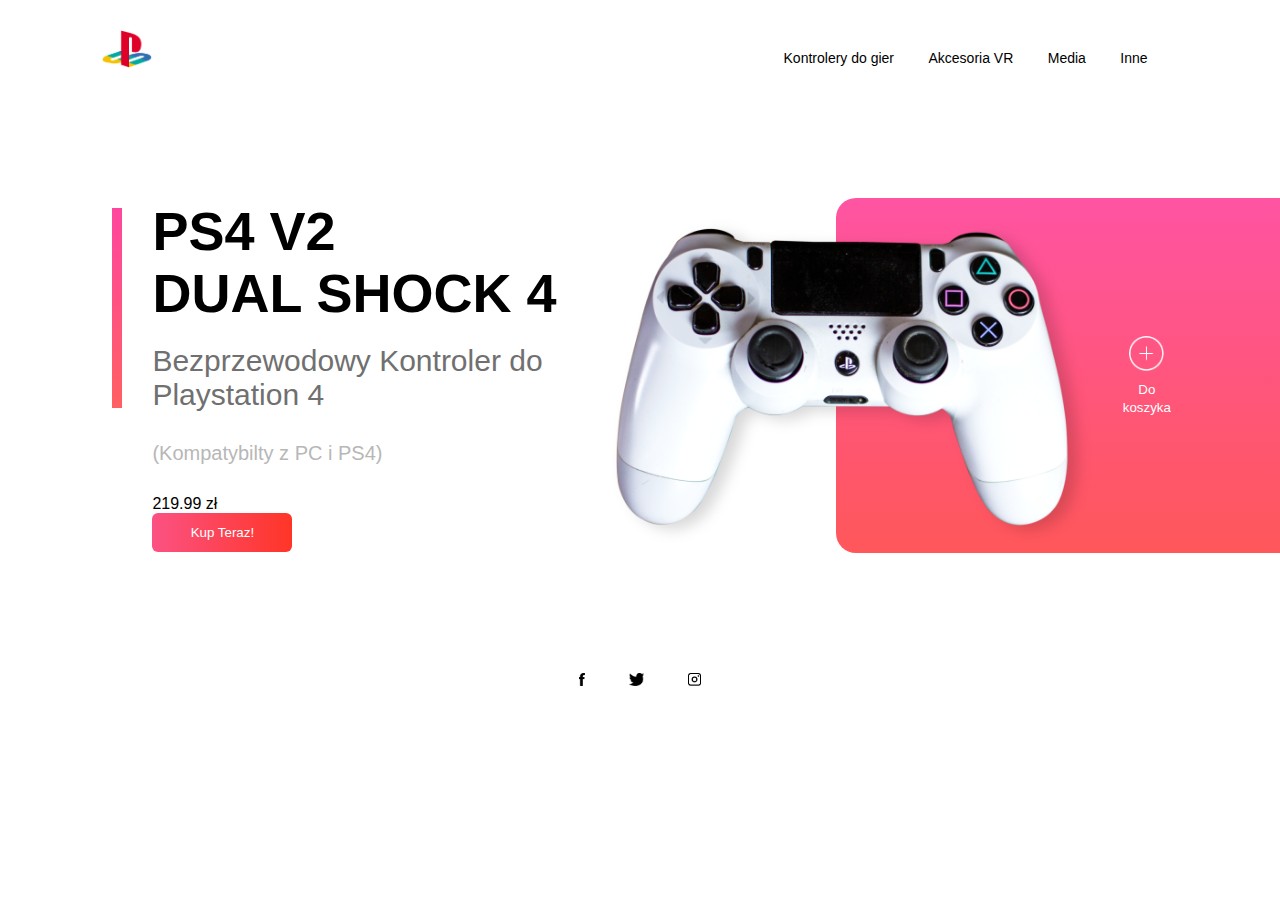
==== wseiprojekt/index.html @ 9f0999d8 "finally main strona" ====
<!DOCTYPE html>
<html lang="en">
<head>
    <meta charset="UTF-8">
    <meta http-equiv="X-UA-Compatible" content="IE=edge">
    <meta name="viewport" content="width=device-width, initial-scale=1.0">
    <title>Strona z kontrolerami</title>
    <link rel="stylesheet" href="style.css">
</head>
<body>
    <div class="container">
        <div class="navbar">
        <img src="logo.png" class="logo">
        <nav>
            <ul id="menulist">
                <li> <a href="">Kontrolery do gier</a></li>
                <li> <a href="">Akcesoria VR</a></li>
                <li> <a href="">Media</a></li>
                <li> <a href="">Inne</a></li>
            </ul>
        </nav>
        <img src="menu.png" class="menu-icon" onclick="togglemenu()">
        </div>

        <div class="row">
            <div class="column1">
                <h2>PS4 V2<br>DUAL SHOCK 4</h2>
                <h3>Bezprzewodowy Kontroler do Playstation 4</h3>
                <p>(Kompatybilty z PC i PS4)</p>
                <h4><strong>219.99 zł</strong></h4>
                <button type="button">Kup Teraz!<img src="arrow.png" alt=""></button>
            </div>
            <div class="column2">

                <img src="controller.png" class="controller">
                <div class="color-box"></div>
                <div class="add-btn">
                    <img src="add.png" >
                    <p><small>Do koszyka</small></p>
                </div>
            </div>
        </div>
        <div class="social">
            <img src="fb.png">
            <img src="tw.png">
            <img src="ig.png">
        </div>

    </div>
    <script>
        var menulist = document.getElementById("menulist");
        menulist.style.maxHeight = "0px";
        function togglemenu() {
            if (menulist.style.maxHeight == "0px")
            {
                menulist.style.maxHeight = "130px";
            }
            else 
            {
                menulist.style.maxHeight = "0px";
            }
        }
    </script>
</body>
</html>
---- wseiprojekt/style.css ----
*{
    margin: 0;
    padding: 0;
    font-family: sans-serif;
}
.container {
    width: 100%;
    min-height: 100vh;
    padding-left: 8%;
    padding-right: 8%;
    box-sizing: border-box;
    overflow: hidden;
}
.navbar {
    width:100%;
    display: flex;
    align-items: center;
}
.logo {
    width: 50px;
    cursor: pointer;
    margin: 30px 0;

}
.menu-icon {
    width: 25px;
    cursor: pointer;
    display: none;

}
nav {
    flex: 1;
    text-align: right;

}
nav ul li {
    list-style: none;
    display: inline-block;
    margin-right: 30px;
}
nav ul li a {
    text-decoration: none;
    color: #000;
    font-size: 14px;
}
nav ul li a:hover {
    color: #ff5ea2;
}
.row {
    display: flex;
    justify-content: space-between;
    align-items: center;
    margin: 100px 0;

}
.column1 {
    flex-basis: 40%;
    position: relative;
    margin-left: 50px;
}
.column1 h2 {
    font-size: 54px;
}
.column1 h3 {
    font-size: 30px;
    color: #707070;
    font-weight: 100;
    margin: 20px 0 10px;
}
.column1 p {
    font-size: 16px;
    color: #b7b7b7;
    font-weight: 100;
}
.column1 p{
    margin: 30px 0;
    font-size: 20px;
}
.column1 h4 {
    font-weight: 100;
}
button {
    width: 140px;
    border: 0;
    padding: 12px 10px;
    outline: none;
    color: #fff;
    background: linear-gradient(to right, #fb5283, #ff3527);
    border-radius: 6px;
    cursor: pointer;
    transition: width 0.5s;
}
button img {
    width: 30px;
    display: none;
}
button:hover img {
    display: block;
}
button:hover {
    width: 160px;
    display: flex;
    align-items: center;
    justify-content: space-between;
}
.column1::after {
    content: '';
    width: 10px;
    height: 57%;
    background: linear-gradient(#ff469f, #ff6062);
    position: absolute;
    left: -40px;
    top: 8px;

}
.column2 {
    position: relative;
    flex-basis: 60%;
    display: flex;
    align-items: center;
}
.column2 .controller {
    width: 90%;

}
.color-box {
    position: absolute;
    right: 0;
    top: 0;
    background: linear-gradient(#ff54a2, #ff575a);
    border-radius: 20px 0 0 20px;
    height: 100%;
    width: 80%;
    z-index: -1;
    transform: translateX(150px);

}
.add-btn img {
    width: 35px;
    margin-bottom: 5px;

}
.add-btn {
    text-align: center;
    color: #fff;
    cursor: pointer;
}
.social img{
    height: 13px;
    margin: 20px;
    cursor: pointer;
}
.social {
    text-align: center;
}
@media only screen and (max-width: 700px) {
    nav ul {
        width: 100%;
        background: linear-gradient(#ff54a2, #ff575a);
        position: absolute;
        top: 75px;
        right: 0;
        z-index: 2;
    }
    nav ul li {
        display: block;
        margin-top: 10px;
        margin-bottom: 10px;
    }
    nav ul li a {
        color: #fff;

    }
    .menu-icon {
        display: block;
    }
    #menulist {
        overflow: hidden;
        transition: 0.5s;
    }
    .row {
        flex-direction: column-reverse;
        margin: 50px 0;
    }
    .column2 {
        flex-basis: 100%;
        margin-bottom: 50px;
    }
    .column2 .controller {
        width: 77%;

    }
    .color-box {
        transform: translateX(75px);
    }
    .column1 {
        flex-basis: 100%;
    }
    .column1 h2 {
        font-size: 35px;
    }

    .column1 h3 {
        font-size: 15px;
    }
}
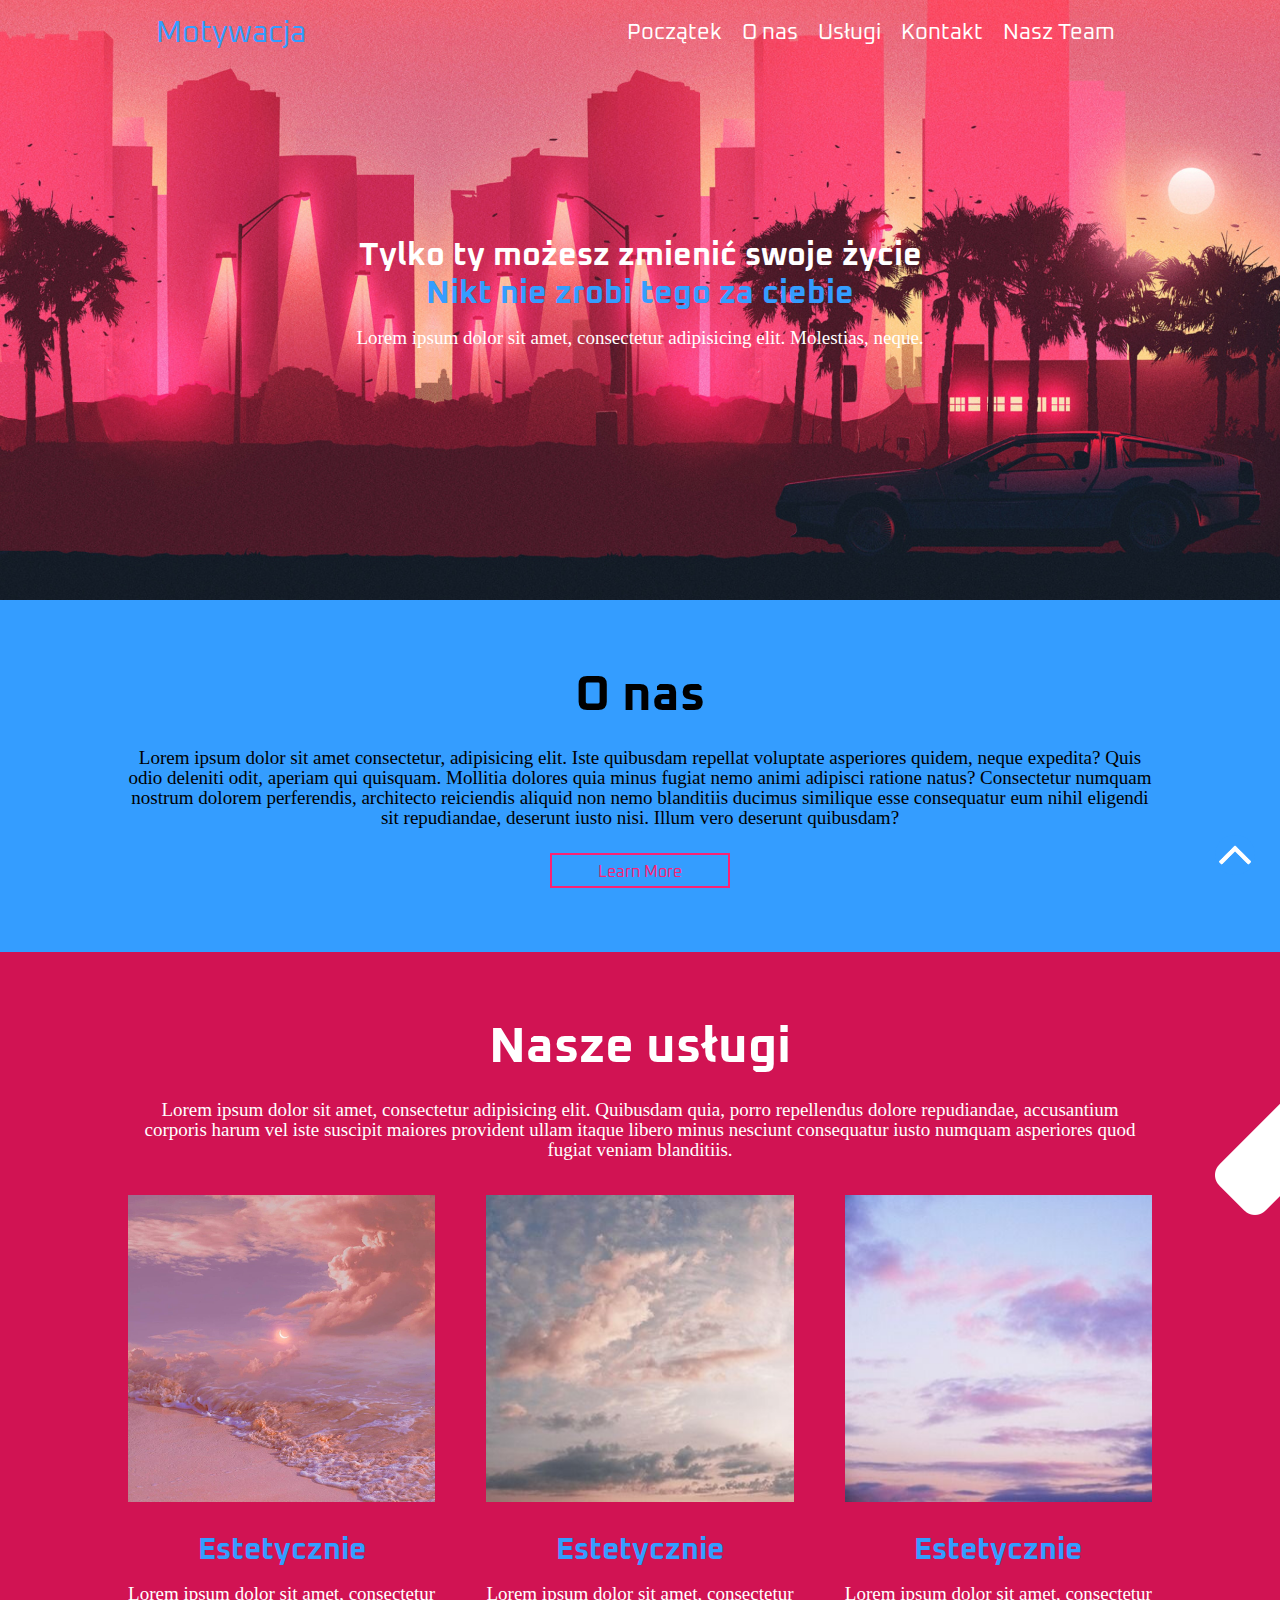
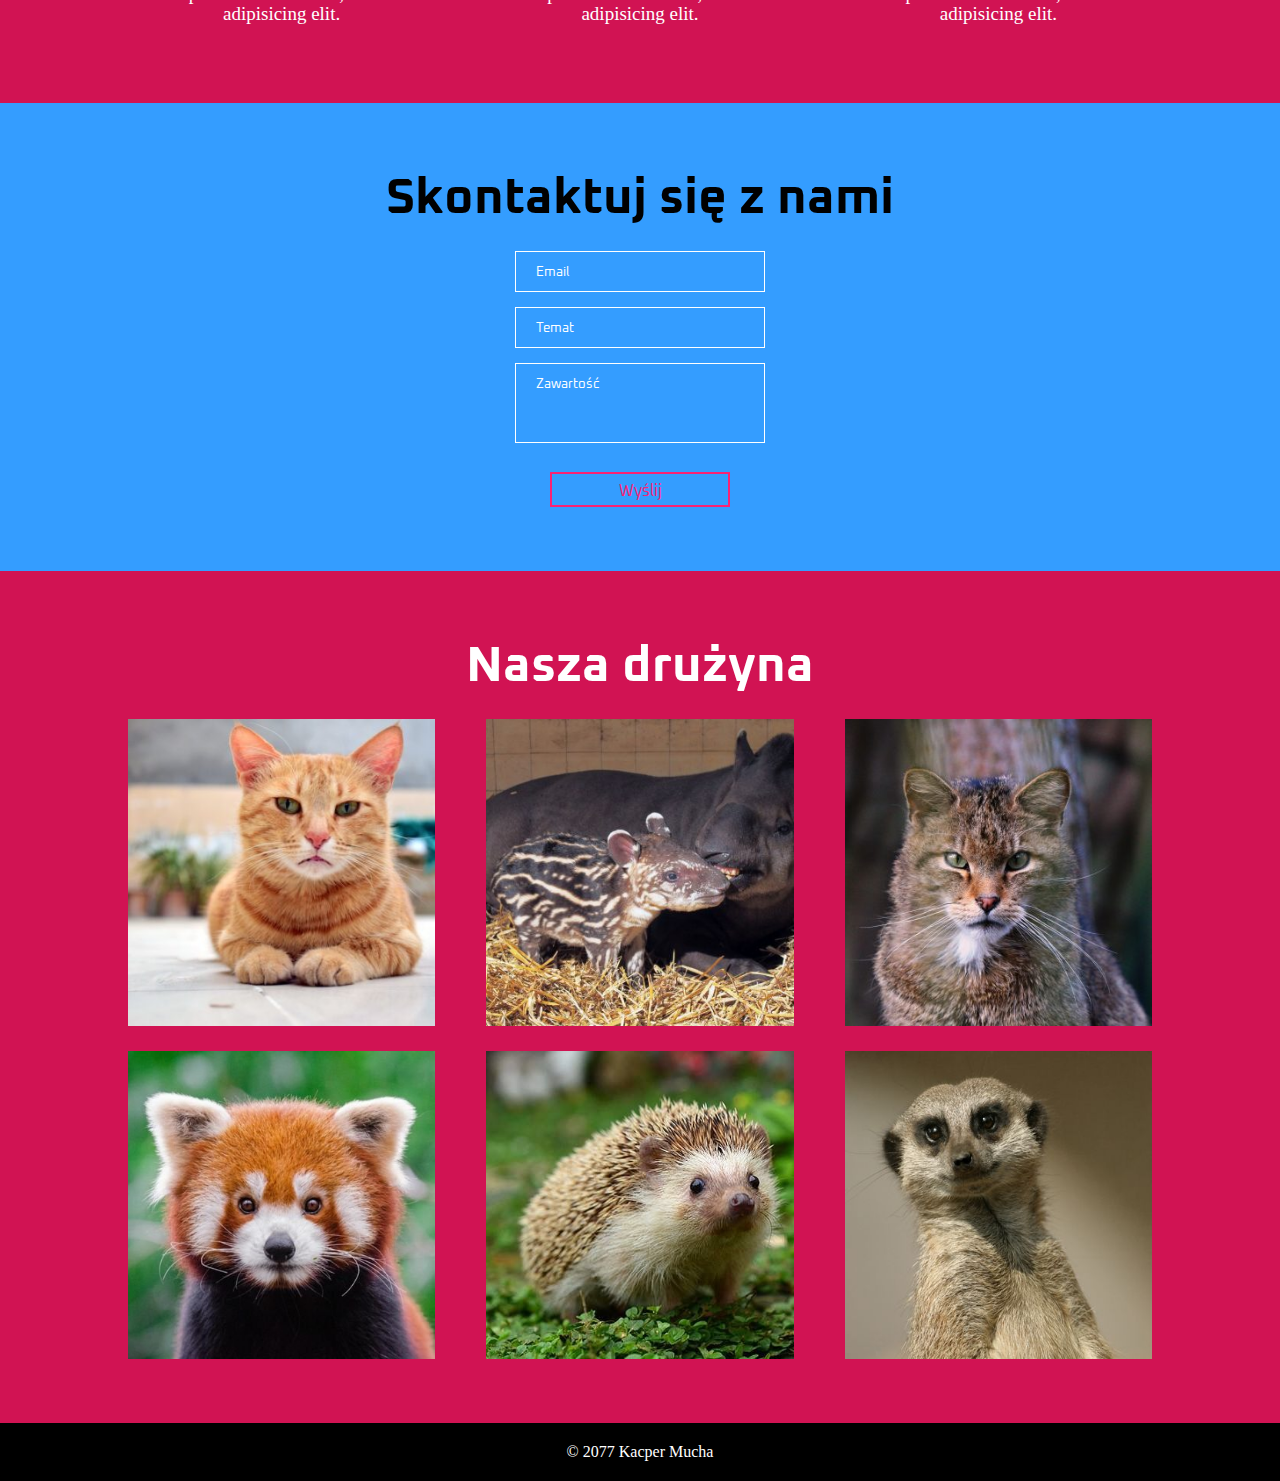
==== commit 82adabfd: "projekt skonczony ale bez tematu" ====
--- a/wseiprojekt/index.html
+++ b/wseiprojekt/index.html
@@ -1,65 +1,109 @@
 <!DOCTYPE html>
 <html lang="en">
 <head>
-    <meta charset="UTF-8">
-    <meta http-equiv="X-UA-Compatible" content="IE=edge">
-    <meta name="viewport" content="width=device-width, initial-scale=1.0">
-    <title>Strona z kontrolerami</title>
-    <link rel="stylesheet" href="style.css">
+	<meta charset="UTF-8">
+	<meta name="viewport" content="width=device-width, initial-scale=1.0"/>
+	<title>projekt</title>
+	<link rel="stylesheet" href="style.css">
 </head>
 <body>
-    <div class="container">
-        <div class="navbar">
-        <img src="logo.png" class="logo">
-        <nav>
-            <ul id="menulist">
-                <li> <a href="">Kontrolery do gier</a></li>
-                <li> <a href="">Akcesoria VR</a></li>
-                <li> <a href="">Media</a></li>
-                <li> <a href="">Inne</a></li>
-            </ul>
-        </nav>
-        <img src="menu.png" class="menu-icon" onclick="togglemenu()">
-        </div>
 
-        <div class="row">
-            <div class="column1">
-                <h2>PS4 V2<br>DUAL SHOCK 4</h2>
-                <h3>Bezprzewodowy Kontroler do Playstation 4</h3>
-                <p>(Kompatybilty z PC i PS4)</p>
-                <h4><strong>219.99 zł</strong></h4>
-                <button type="button">Kup Teraz!<img src="arrow.png" alt=""></button>
-            </div>
-            <div class="column2">
+<div class="main_container" id="home">
+	
+	<div class="navbar">
+		<div class="logo">
+			<a href="#">Motywacja</a>
+		</div>
+		<div class="navbar_items">
+			<ul>
+				<li><a href="#">Początek</a></li>
+				<li><a href="#about">O nas</a></li>
+				<li><a href="#services">Usługi</a></li>
+				<li><a href="#contactus">Kontakt</a></li>
+				<li><a href="#ourteam">Nasz Team</a></li>
+			</ul>
+		</div>
+	</div>
 
-                <img src="controller.png" class="controller">
-                <div class="color-box"></div>
-                <div class="add-btn">
-                    <img src="add.png" >
-                    <p><small>Do koszyka</small></p>
-                </div>
-            </div>
-        </div>
-        <div class="social">
-            <img src="fb.png">
-            <img src="tw.png">
-            <img src="ig.png">
-        </div>
+	<div class="banner_image">
+		<div class="banner_content">
+			<h1>Tylko ty możesz zmienić swoje życie<br> <span>Nikt nie zrobi tego za ciebie<span></h1>
+			<p>Lorem ipsum dolor sit amet, consectetur adipisicing elit. Molestias, neque.</p>
+		</div>	
+	</div>
 
-    </div>
-    <script>
-        var menulist = document.getElementById("menulist");
-        menulist.style.maxHeight = "0px";
-        function togglemenu() {
-            if (menulist.style.maxHeight == "0px")
-            {
-                menulist.style.maxHeight = "130px";
-            }
-            else 
-            {
-                menulist.style.maxHeight = "0px";
-            }
-        }
-    </script>
+	<div class="about" id="about">
+		<h1 class="title">O nas</h1>
+		<p>Lorem ipsum dolor sit amet consectetur, adipisicing elit. Iste quibusdam repellat voluptate asperiores quidem, neque expedita? Quis odio deleniti odit, aperiam qui quisquam. Mollitia dolores quia minus fugiat nemo animi adipisci ratione natus? Consectetur numquam nostrum dolorem perferendis, architecto reiciendis aliquid non nemo blanditiis ducimus similique esse consequatur eum nihil eligendi sit repudiandae, deserunt iusto nisi. Illum vero deserunt quibusdam?</p>
+		<div class="btn"><a href="#">Learn More</a></div>
+	</div>
+
+	<div class="services" id="services">
+		<h1 class="title">Nasze usługi</h1>
+		<p>Lorem ipsum dolor sit amet, consectetur adipisicing elit. Quibusdam quia, porro repellendus dolore repudiandae, accusantium corporis harum vel iste suscipit maiores provident ullam itaque libero minus nesciunt consequatur iusto numquam asperiores quod fugiat veniam blanditiis.</p>
+		<div class="diff_services">
+			<div class="diff_services_item">
+				<img src="images/estetycznie1.png" alt="service_image">
+				<h3 class="sub_title">Estetycznie</h3>
+				<p>Lorem ipsum dolor sit amet, consectetur adipisicing elit.</p>
+			</div>
+			<div class="diff_services_item">
+				<img src="images/estetycznie2.jpg" alt="service_image">
+				<h3 class="sub_title">Estetycznie</h3>
+				<p>Lorem ipsum dolor sit amet, consectetur adipisicing elit.</p>
+			</div>
+			<div class="diff_services_item">
+				<img src="images/estetycznie3.jpg" alt="service_image">
+				<h3 class="sub_title">Estetycznie</h3>
+				<p>Lorem ipsum dolor sit amet, consectetur adipisicing elit.</p>
+			</div>
+		</div>
+	</div>
+	<div class="contactus" id="contactus">
+		<h1 class="title">Skontaktuj się z nami</h1>
+		<div class="form_wrapper">
+			<div class="form_input">
+				<input type="text" placeholder="Email">
+			</div>
+			<div class="form_input">
+				<input type="text" placeholder="Temat">
+			</div>
+			<div class="form_input">
+				<textarea placeholder="Zawartość"></textarea>
+			</div>
+			<div class="btn">
+				<a href="#">Wyślij</a>
+			</div>
+		</div>
+	</div>
+
+
+	<div class="ourteam" id="ourteam">
+		<h1 class="title">Nasza drużyna</h1>
+		<div class="ourteam_wrapper">
+			<div class="team-1 team">
+				<div class="team_members" data-name="nathan john"><img src="images/team1.jpg" alt="Team_Images"></div>
+				<div class="team_members" data-name="Alyssa Healy"><img src="images/team2.jpg" alt="Team_Images"></div>
+				<div class="team_members" data-name="Alec Stewart"><img src="images/team3.jpg" alt="Team_Images"></div>
+			</div>
+			<div class="team-2 team">
+				<div class="team_members" data-name="Michael Rippon"><img src="images/team4.jpg" alt="Team_Images"></div>
+				<div class="team_members" data-name="Meg Lanning"><img src="images/team5.jpg" alt="Team_Images"></div>
+				<div class="team_members" data-name="Sophie Devine"><img src="images/team6.jpg" alt="Team_Images"></div>
+			</div>
+		</div>
+	</div>	
+
+
+	<div class="footer">
+		<a href="#">© 2077 Kacper Mucha</a>
+	</div>
+
+
+	<div class="arrow">
+		<a href="#home"><img src="images/arrow.png" alt="up_arrow"></a>
+	</div>
+</div>	
+	
 </body>
 </html>--- a/wseiprojekt/style.css
+++ b/wseiprojekt/style.css
@@ -1,206 +1,290 @@
+@import url('https://fonts.googleapis.com/css2?family=Stint+Ultra+Condensed&display=swap');
+@import url('https://fonts.googleapis.com/css2?family=Oxanium:wght@800&display=swap');
 *{
-    margin: 0;
-    padding: 0;
-    font-family: sans-serif;
-}
-.container {
-    width: 100%;
-    min-height: 100vh;
-    padding-left: 8%;
-    padding-right: 8%;
-    box-sizing: border-box;
-    overflow: hidden;
-}
-.navbar {
-    width:100%;
-    display: flex;
-    align-items: center;
-}
-.logo {
-    width: 50px;
-    cursor: pointer;
-    margin: 30px 0;
-
-}
-.menu-icon {
-    width: 25px;
-    cursor: pointer;
-    display: none;
-
-}
-nav {
-    flex: 1;
-    text-align: right;
-
-}
-nav ul li {
-    list-style: none;
-    display: inline-block;
-    margin-right: 30px;
-}
-nav ul li a {
-    text-decoration: none;
-    color: #000;
-    font-size: 14px;
-}
-nav ul li a:hover {
-    color: #ff5ea2;
-}
-.row {
+	margin: 0;
+	padding: 0;
+	box-sizing: border-box;
+	outline: none;
+	list-style: none;
+	text-decoration: none;
+	
+}
+
+h1.title{
+	margin-bottom: 20px;
+	color: #000000;
+	font-family: 'Oxanium', cursive;
+	font-size: 50px;
+	word-spacing: 0px;
+	letter-spacing: 0px;
+}
+.ourteam h1,
+.services h1 {
+    color: white;
+}
+p{
+	margin-bottom: 15px;
+	font-size: 19px;
+	line-height: 20px;
+	color: #ffffff;
+}
+
+.btn a {
+    width: 180px;
+    height: 35px;
+    line-height: 35px;
+    border: 2px solid #fb2274;
+    color: #fb2274;
+    display: block;
+    margin: 25px auto 0;
+    text-align: center;
+    font-family: 'Oxanium', cursive;
+}
+
+.main_container{
+	position: relative;
+}
+
+/* Navigation Bar */
+.navbar{
+	width: 100%;
+	height: 65px;
+	position: absolute;
+	display: flex;
+	justify-content: space-around;
+	align-items: center;
+    
+    
+    
+}
+
+.logo a{
+	font-family: 'Oxanium', cursive;
+	font-size: 30px;
+	color: #349dff;
+}
+
+.navbar_items ul{
+	display: flex;
+    font-family: 'Oxanium', cursive;
+    font-size: 22px;
+}
+
+.navbar_items ul li{
+	margin: 0 10px;
+}
+
+.navbar_items ul li a{
+	
+	color: #fff;
+}
+
+/* banner_image */
+.banner_image{
+	background: url('images/masno.png') no-repeat bottom -20px center;
+	background-size: cover;
+	width: 100%;
+	height: 600px;
+	display: flex;
+	justify-content: center;
+	align-items: center;
+    background-color: rgb(255, 89, 117);
+}
+
+.banner_content{
+	text-align: center;
+	color: rgb(255, 255, 255);
+    
+}
+
+.banner_content h1{
+	
+	line-height: 38px;
+	margin-bottom: 15px;
+    font-family: 'Oxanium', cursive;
+}
+
+.banner_content h1 span{
+	color: #349dff;
+}
+
+
+/* About */
+.about,
+.services,
+.contactus,
+.ourteam{
+	text-align: center;
+	padding: 5% 10%;
+}
+.contactus, .about {
+    background: #349dff;
+}
+.about p {
+    color: black;
+}
+.services p,
+.contactus p,
+.ourteam p {
+    color: rgb(255, 255, 255);
+}
+/* Services */
+.services{
+	background: #d11353;
+}
+.services h3 {
+    font-size: 30px;
+    font-family: 'Oxanium', cursive;
+}
+.diff_services {
+    margin-top: 35px;
     display: flex;
     justify-content: space-between;
-    align-items: center;
-    margin: 100px 0;
-
-}
-.column1 {
-    flex-basis: 40%;
-    position: relative;
-    margin-left: 50px;
-}
-.column1 h2 {
-    font-size: 54px;
-}
-.column1 h3 {
-    font-size: 30px;
-    color: #707070;
-    font-weight: 100;
-    margin: 20px 0 10px;
-}
-.column1 p {
-    font-size: 16px;
-    color: #b7b7b7;
-    font-weight: 100;
-}
-.column1 p{
-    margin: 30px 0;
-    font-size: 20px;
-}
-.column1 h4 {
-    font-weight: 100;
-}
-button {
-    width: 140px;
-    border: 0;
-    padding: 12px 10px;
-    outline: none;
-    color: #fff;
-    background: linear-gradient(to right, #fb5283, #ff3527);
-    border-radius: 6px;
-    cursor: pointer;
-    transition: width 0.5s;
-}
-button img {
-    width: 30px;
-    display: none;
-}
-button:hover img {
-    display: block;
-}
-button:hover {
-    width: 160px;
-    display: flex;
-    align-items: center;
-    justify-content: space-between;
-}
-.column1::after {
-    content: '';
-    width: 10px;
-    height: 57%;
-    background: linear-gradient(#ff469f, #ff6062);
-    position: absolute;
-    left: -40px;
-    top: 8px;
-
-}
-.column2 {
-    position: relative;
-    flex-basis: 60%;
-    display: flex;
-    align-items: center;
-}
-.column2 .controller {
-    width: 90%;
-
-}
-.color-box {
-    position: absolute;
-    right: 0;
-    top: 0;
-    background: linear-gradient(#ff54a2, #ff575a);
-    border-radius: 20px 0 0 20px;
-    height: 100%;
-    width: 80%;
-    z-index: -1;
-    transform: translateX(150px);
-
-}
-.add-btn img {
-    width: 35px;
-    margin-bottom: 5px;
-
-}
-.add-btn {
-    text-align: center;
-    color: #fff;
-    cursor: pointer;
-}
-.social img{
-    height: 13px;
-    margin: 20px;
-    cursor: pointer;
-}
-.social {
-    text-align: center;
-}
-@media only screen and (max-width: 700px) {
-    nav ul {
-        width: 100%;
-        background: linear-gradient(#ff54a2, #ff575a);
-        position: absolute;
-        top: 75px;
-        right: 0;
-        z-index: 2;
+}
+
+.diff_services .diff_services_item {
+    width: 30%;
+}
+
+.diff_services .diff_services_item img {
+    width: 100%;
+    margin-bottom: 25px;
+}
+
+.diff_services .diff_services_item h3 {
+    color: #349dff;
+    margin-bottom: 15px;
+}
+
+/* Contact us */
+::placeholder {
+    color: white;
+    font-family: 'Oxanium';
+}
+.form_wrapper .form_input{
+	margin-bottom: 15px;
+    background: transparent;
+}
+
+.form_wrapper .form_input input[type="text"]{
+	width: 250px;
+	padding: 12px 20px; 
+	border: 1px solid rgb(255, 255, 255);
+    background: transparent;
+    color: white;
+}
+
+.form_wrapper .form_input textarea{
+	width: 250px;
+	padding: 12px 20px; 
+	height: 80px;
+	resize: none;
+	border: 1px solid  rgb(255, 255, 255);
+    background: transparent;
+    color: white;
+}
+textarea {
+    font-family: Arial, Helvetica, sans-serif;
+    color: white;
+}
+/* our team */
+.ourteam{
+	background: #d11353;
+}
+
+.ourteam_wrapper{
+	display: flex;
+	flex-direction: column;
+}
+
+.ourteam_wrapper .team{
+	display: flex;
+	justify-content: space-between;
+}
+
+.ourteam_wrapper .team-1.team{
+	margin-bottom: 25px;
+}
+
+.ourteam_wrapper .team_members{
+	width: 30%;
+	height: auto;
+	cursor: pointer;
+	overflow: hidden;
+	position: relative;
+}
+
+.ourteam_wrapper .team_members img{
+	display: block;
+	width: 100%;
+	height: auto;
+	transition: all 0.5s ease;
+}
+
+.ourteam_wrapper .team_members:hover img{
+	transform: scale(1.1);
+}
+
+/* footer */
+.footer{
+	width: 100%;
+	text-align: center;
+	background: #000000;
+	padding: 20px 0;
+}
+
+.footer a{
+	color: #fff;
+}
+
+
+
+@media (max-width: 720px){
+
+	.navbar{
+		height: auto;
+		flex-direction: column;
+	}
+
+	.logo{
+		margin-bottom: 15px;
+	}
+
+	.navbar_items ul{
+		flex-direction: column;
+		text-align: center;
+	}
+
+	.navbar_items ul li{
+		margin-bottom:1px;
+	}
+
+	.banner_content{
+		margin-top: 95px;
+	}
+    .banner_image{
+        background: url('images/masno.png') no-repeat right -450px bottom -90px;
     }
-    nav ul li {
-        display: block;
-        margin-top: 10px;
-        margin-bottom: 10px;
-    }
-    nav ul li a {
-        color: #fff;
-
-    }
-    .menu-icon {
-        display: block;
-    }
-    #menulist {
-        overflow: hidden;
-        transition: 0.5s;
-    }
-    .row {
-        flex-direction: column-reverse;
-        margin: 50px 0;
-    }
-    .column2 {
-        flex-basis: 100%;
-        margin-bottom: 50px;
-    }
-    .column2 .controller {
-        width: 77%;
-
-    }
-    .color-box {
-        transform: translateX(75px);
-    }
-    .column1 {
-        flex-basis: 100%;
-    }
-    .column1 h2 {
-        font-size: 35px;
-    }
-
-    .column1 h3 {
-        font-size: 15px;
-    }
-}+    
+    
+}
+
+
+/* arrow */
+.arrow{
+	position: fixed;
+	bottom: 25px;
+	right: 25px;
+	width: 40px;
+	height: 40px;
+	line-height: 50px;
+	text-align: center;
+	cursor: pointer;
+	border-radius: 50%;
+    background: url('images/arrow.png'), #349dff; ;
+    background-size: 80% ;
+    background-repeat: no-repeat;
+    background-position: center;
+	
+}
+
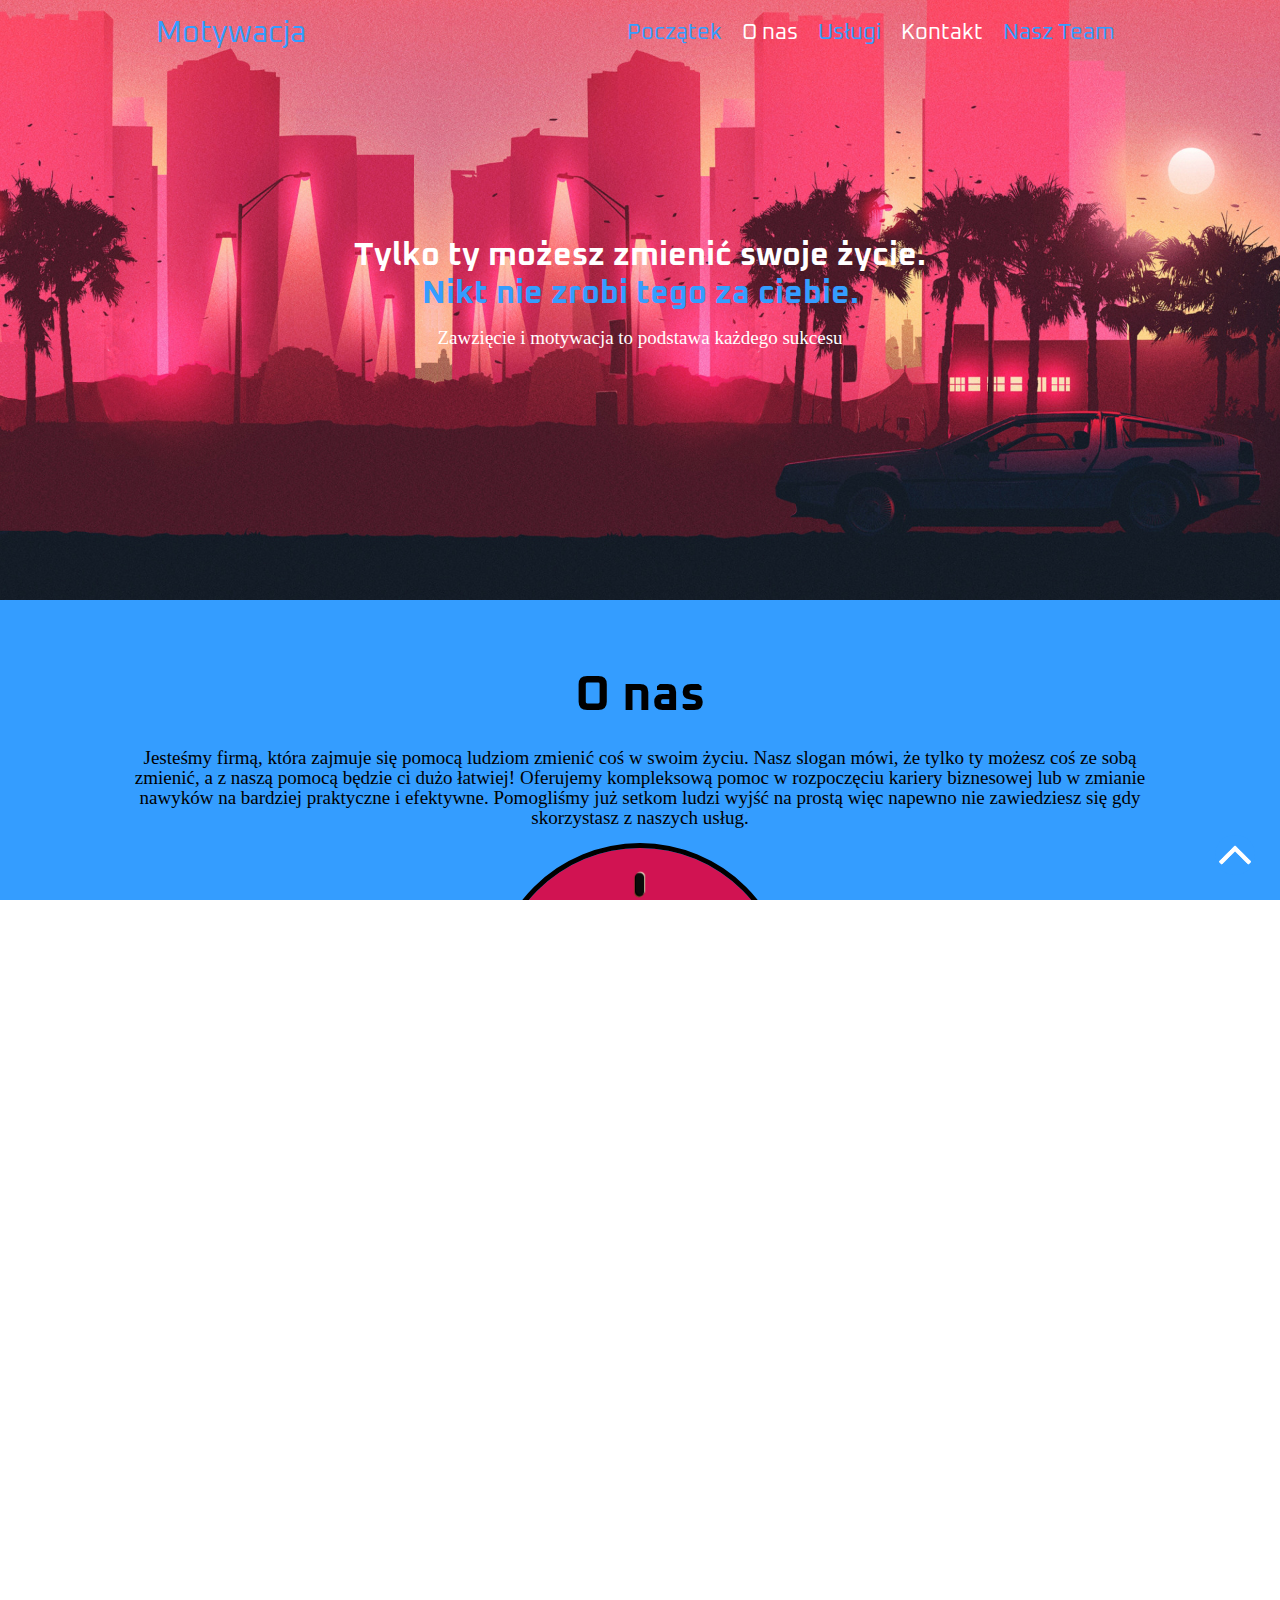
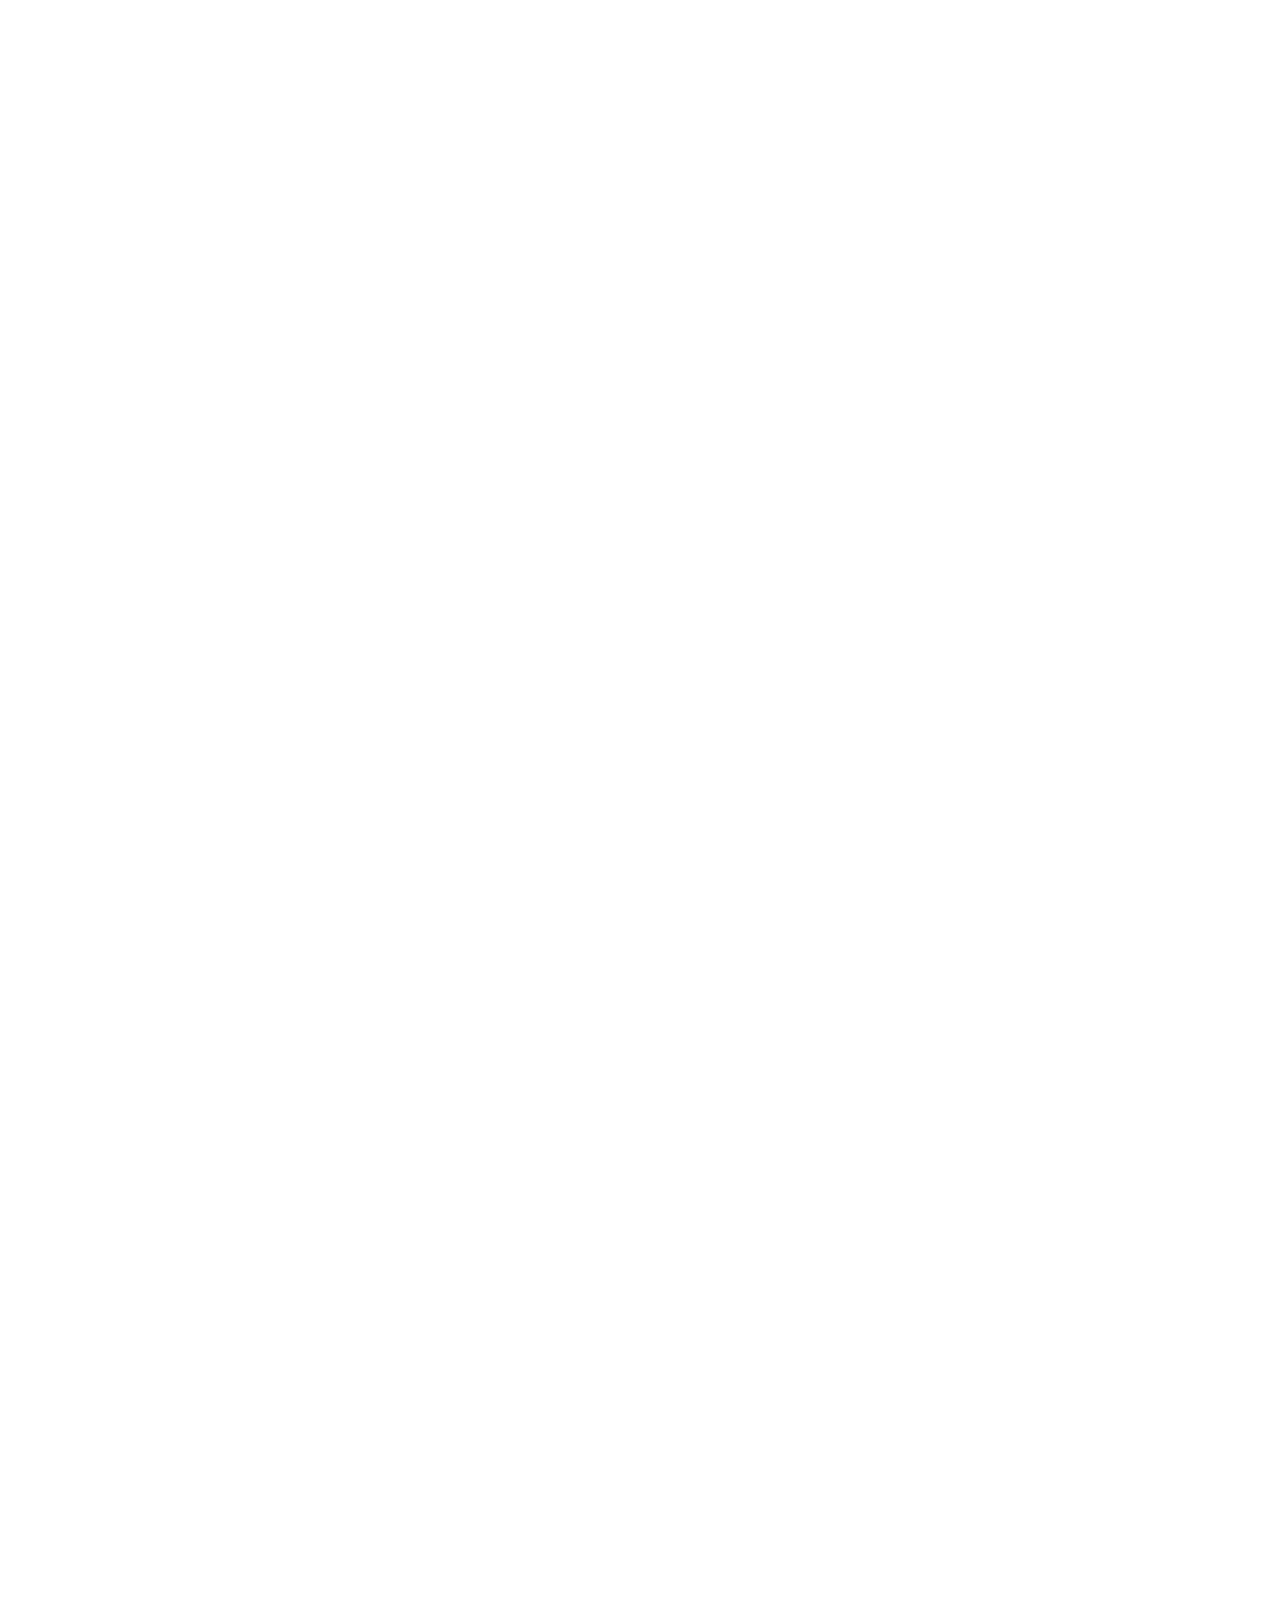
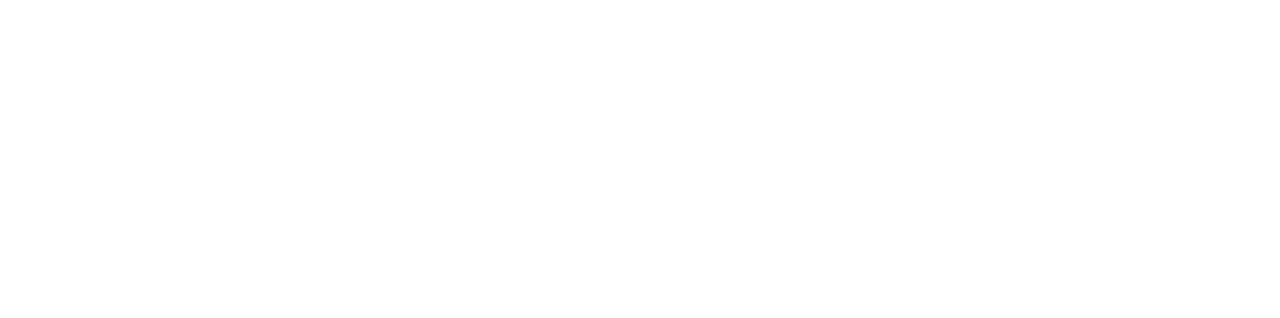
==== commit ccf197ed: "koniec" ====
--- a/wseiprojekt/index.html
+++ b/wseiprojekt/index.html
@@ -16,46 +16,47 @@
 		</div>
 		<div class="navbar_items">
 			<ul>
-				<li><a href="#">Początek</a></li>
+				<li><a href="#" style="color: #349dff;">Początek</a></li>
 				<li><a href="#about">O nas</a></li>
-				<li><a href="#services">Usługi</a></li>
+				<li><a href="#services" style="color: #349dff;">Usługi</a></li>
 				<li><a href="#contactus">Kontakt</a></li>
-				<li><a href="#ourteam">Nasz Team</a></li>
+				<li><a href="#ourteam" style="color: #349dff;">Nasz Team</a></li>
 			</ul>
 		</div>
 	</div>
 
 	<div class="banner_image">
 		<div class="banner_content">
-			<h1>Tylko ty możesz zmienić swoje życie<br> <span>Nikt nie zrobi tego za ciebie<span></h1>
-			<p>Lorem ipsum dolor sit amet, consectetur adipisicing elit. Molestias, neque.</p>
+			<h1>Tylko ty możesz zmienić swoje życie.<br> <span>Nikt nie zrobi tego za ciebie.<span></h1>
+			<p>Zawzięcie i motywacja to podstawa każdego sukcesu</p>
 		</div>	
 	</div>
 
 	<div class="about" id="about">
 		<h1 class="title">O nas</h1>
-		<p>Lorem ipsum dolor sit amet consectetur, adipisicing elit. Iste quibusdam repellat voluptate asperiores quidem, neque expedita? Quis odio deleniti odit, aperiam qui quisquam. Mollitia dolores quia minus fugiat nemo animi adipisci ratione natus? Consectetur numquam nostrum dolorem perferendis, architecto reiciendis aliquid non nemo blanditiis ducimus similique esse consequatur eum nihil eligendi sit repudiandae, deserunt iusto nisi. Illum vero deserunt quibusdam?</p>
-		<div class="btn"><a href="#">Learn More</a></div>
+		<div id="about_photo"> <p>Jesteśmy firmą, która zajmuje się pomocą ludziom zmienić coś w swoim życiu. Nasz slogan mówi, że tylko ty możesz coś ze sobą zmienić, a z naszą pomocą będzie ci dużo łatwiej! Oferujemy kompleksową pomoc w rozpoczęciu kariery biznesowej lub w zmianie nawyków na bardziej praktyczne i efektywne. Pomogliśmy już setkom ludzi wyjść na prostą więc napewno nie zawiedziesz się gdy skorzystasz z naszych usług.</p></div>
+		<img src="images/fist.png" alt="" style="width: 30%;" >
+		<div class="btn"><a href="#">Motywacja</a></div>
 	</div>
 
 	<div class="services" id="services">
 		<h1 class="title">Nasze usługi</h1>
-		<p>Lorem ipsum dolor sit amet, consectetur adipisicing elit. Quibusdam quia, porro repellendus dolore repudiandae, accusantium corporis harum vel iste suscipit maiores provident ullam itaque libero minus nesciunt consequatur iusto numquam asperiores quod fugiat veniam blanditiis.</p>
+		<p>Poniżej opisane są nasze usługi, z których możesz skorzystać pisząc do nas na e-mail. Skontaktujemy cię z naszym pracownikiem, który oceni twoje problemy i dobierze profesjonalną pomoc abyś mógł osiągnąć sukces i spełniać swoje marzenia.</p>
 		<div class="diff_services">
 			<div class="diff_services_item">
-				<img src="images/estetycznie1.png" alt="service_image">
-				<h3 class="sub_title">Estetycznie</h3>
-				<p>Lorem ipsum dolor sit amet, consectetur adipisicing elit.</p>
+				<img src="images/ourservices1.jpg" alt="service_image">
+				<h3 class="sub_title">Pomoc business coacha</h3>
+				<p>Korzystając z pomocy naszego business coacha nauczysz się prowadzenia firmy, zwiększeniu swojej kreatywności, efektywności i pojęcia o biznesie.</p>
 			</div>
 			<div class="diff_services_item">
-				<img src="images/estetycznie2.jpg" alt="service_image">
-				<h3 class="sub_title">Estetycznie</h3>
-				<p>Lorem ipsum dolor sit amet, consectetur adipisicing elit.</p>
+				<img src="images/ourservices2.jpg" alt="service_image">
+				<h3 class="sub_title">Szkolenie psychologiczne</h3>
+				<p>Korzystając ze szkolenia psychologicznego zapoznasz się z niuansami natury człowieka i polepszysz swój skill w rozumieniu ludzi i pracowaniu z nimi.</p>
 			</div>
 			<div class="diff_services_item">
-				<img src="images/estetycznie3.jpg" alt="service_image">
-				<h3 class="sub_title">Estetycznie</h3>
-				<p>Lorem ipsum dolor sit amet, consectetur adipisicing elit.</p>
+				<img src="images/ourservices3.jpg" alt="service_image">
+				<h3 class="sub_title">Zmiana problematycznych nawyków</h3>
+				<p>Korzystając z tej usługi będziesz mógł rozmówić się z naszym specjalistą od daily routine, który zwiększy twoją codzienną efektywność.</p>
 			</div>
 		</div>
 	</div>
@@ -82,14 +83,14 @@
 		<h1 class="title">Nasza drużyna</h1>
 		<div class="ourteam_wrapper">
 			<div class="team-1 team">
-				<div class="team_members" data-name="nathan john"><img src="images/team1.jpg" alt="Team_Images"></div>
-				<div class="team_members" data-name="Alyssa Healy"><img src="images/team2.jpg" alt="Team_Images"></div>
-				<div class="team_members" data-name="Alec Stewart"><img src="images/team3.jpg" alt="Team_Images"></div>
+				<div class="team_members" data-name="Nathan john"><img src="images/teammem1.jpg" alt="Team_Images"></div>
+				<div class="team_members" data-name="Alyssa Healy"><img src="images/teammem2.jpg" alt="Team_Images"></div>
+				<div class="team_members" data-name="Alec Stewart"><img src="images/teammem3.jpg" alt="Team_Images"></div>
 			</div>
 			<div class="team-2 team">
-				<div class="team_members" data-name="Michael Rippon"><img src="images/team4.jpg" alt="Team_Images"></div>
-				<div class="team_members" data-name="Meg Lanning"><img src="images/team5.jpg" alt="Team_Images"></div>
-				<div class="team_members" data-name="Sophie Devine"><img src="images/team6.jpg" alt="Team_Images"></div>
+				<div class="team_members" data-name="Michael Rippon"><img src="images/teammem4.jpg" alt="Team_Images"></div>
+				<div class="team_members" data-name="Meg Lanning"><img src="images/teammem5.jpg" alt="Team_Images"></div>
+				<div class="team_members" data-name="Sophie Devine"><img src="images/teammem6.jpg" alt="Team_Images"></div>
 			</div>
 		</div>
 	</div>	
--- a/wseiprojekt/style.css
+++ b/wseiprojekt/style.css
@@ -1,5 +1,14 @@
 @import url('https://fonts.googleapis.com/css2?family=Stint+Ultra+Condensed&display=swap');
 @import url('https://fonts.googleapis.com/css2?family=Oxanium:wght@800&display=swap');
+html, 
+body {
+    width: 100%;
+    height: 100%;
+    margin: 0;
+    padding: 0;
+    overflow-x: hidden; 
+}
+
 *{
 	margin: 0;
 	padding: 0;
@@ -33,8 +42,8 @@
     width: 180px;
     height: 35px;
     line-height: 35px;
-    border: 2px solid #fb2274;
-    color: #fb2274;
+    border: 3px solid #d11353;
+    color: #d11353;
     display: block;
     margin: 25px auto 0;
     text-align: center;
@@ -44,8 +53,6 @@
 .main_container{
 	position: relative;
 }
-
-/* Navigation Bar */
 .navbar{
 	width: 100%;
 	height: 65px;
@@ -78,17 +85,30 @@
 	
 	color: #fff;
 }
-
-/* banner_image */
+.about img {
+	max-height: 300;
+	max-width: 300px;
+	min-height: 200px;
+	min-width: 200px;
+	color: #111;
+	border-radius: 50%;
+	shape-outside: ellipse();
+	background: #d11352;
+	background-clip: content-box;
+	border: 5px solid rgb(0, 0, 0);
+	display: inline-block
+	
+	
+}
+
 .banner_image{
-	background: url('images/masno.png') no-repeat bottom -20px center;
+	background: url('images/masno.png') no-repeat bottom center;
 	background-size: cover;
 	width: 100%;
 	height: 600px;
 	display: flex;
 	justify-content: center;
 	align-items: center;
-    background-color: rgb(255, 89, 117);
 }
 
 .banner_content{
@@ -109,7 +129,7 @@
 }
 
 
-/* About */
+
 .about,
 .services,
 .contactus,
@@ -128,18 +148,19 @@
 .ourteam p {
     color: rgb(255, 255, 255);
 }
-/* Services */
+
 .services{
 	background: #d11353;
 }
 .services h3 {
-    font-size: 30px;
+    
     font-family: 'Oxanium', cursive;
 }
 .diff_services {
     margin-top: 35px;
     display: flex;
-    justify-content: space-between;
+	flex-direction: row;
+	justify-content: space-between;
 }
 
 .diff_services .diff_services_item {
@@ -156,7 +177,7 @@
     margin-bottom: 15px;
 }
 
-/* Contact us */
+
 ::placeholder {
     color: white;
     font-family: 'Oxanium';
@@ -187,7 +208,7 @@
     font-family: Arial, Helvetica, sans-serif;
     color: white;
 }
-/* our team */
+
 .ourteam{
 	background: #d11353;
 }
@@ -225,7 +246,7 @@
 	transform: scale(1.1);
 }
 
-/* footer */
+
 .footer{
 	width: 100%;
 	text-align: center;
@@ -240,12 +261,16 @@
 
 
 @media (max-width: 720px){
-
 	.navbar{
 		height: auto;
 		flex-direction: column;
 	}
-
+	.services {
+		padding: 2% ;
+	}
+	.diff_services_item h3{
+	font-size: 15px;
+	}
 	.logo{
 		margin-bottom: 15px;
 	}
@@ -260,17 +285,16 @@
 	}
 
 	.banner_content{
-		margin-top: 95px;
+		margin-top: 40%;
 	}
     .banner_image{
-        background: url('images/masno.png') no-repeat right -450px bottom -90px;
+		
+		background: url('images/masno.png') no-repeat right -450px bottom -90px;
     }
     
     
 }
 
-
-/* arrow */
 .arrow{
 	position: fixed;
 	bottom: 25px;
